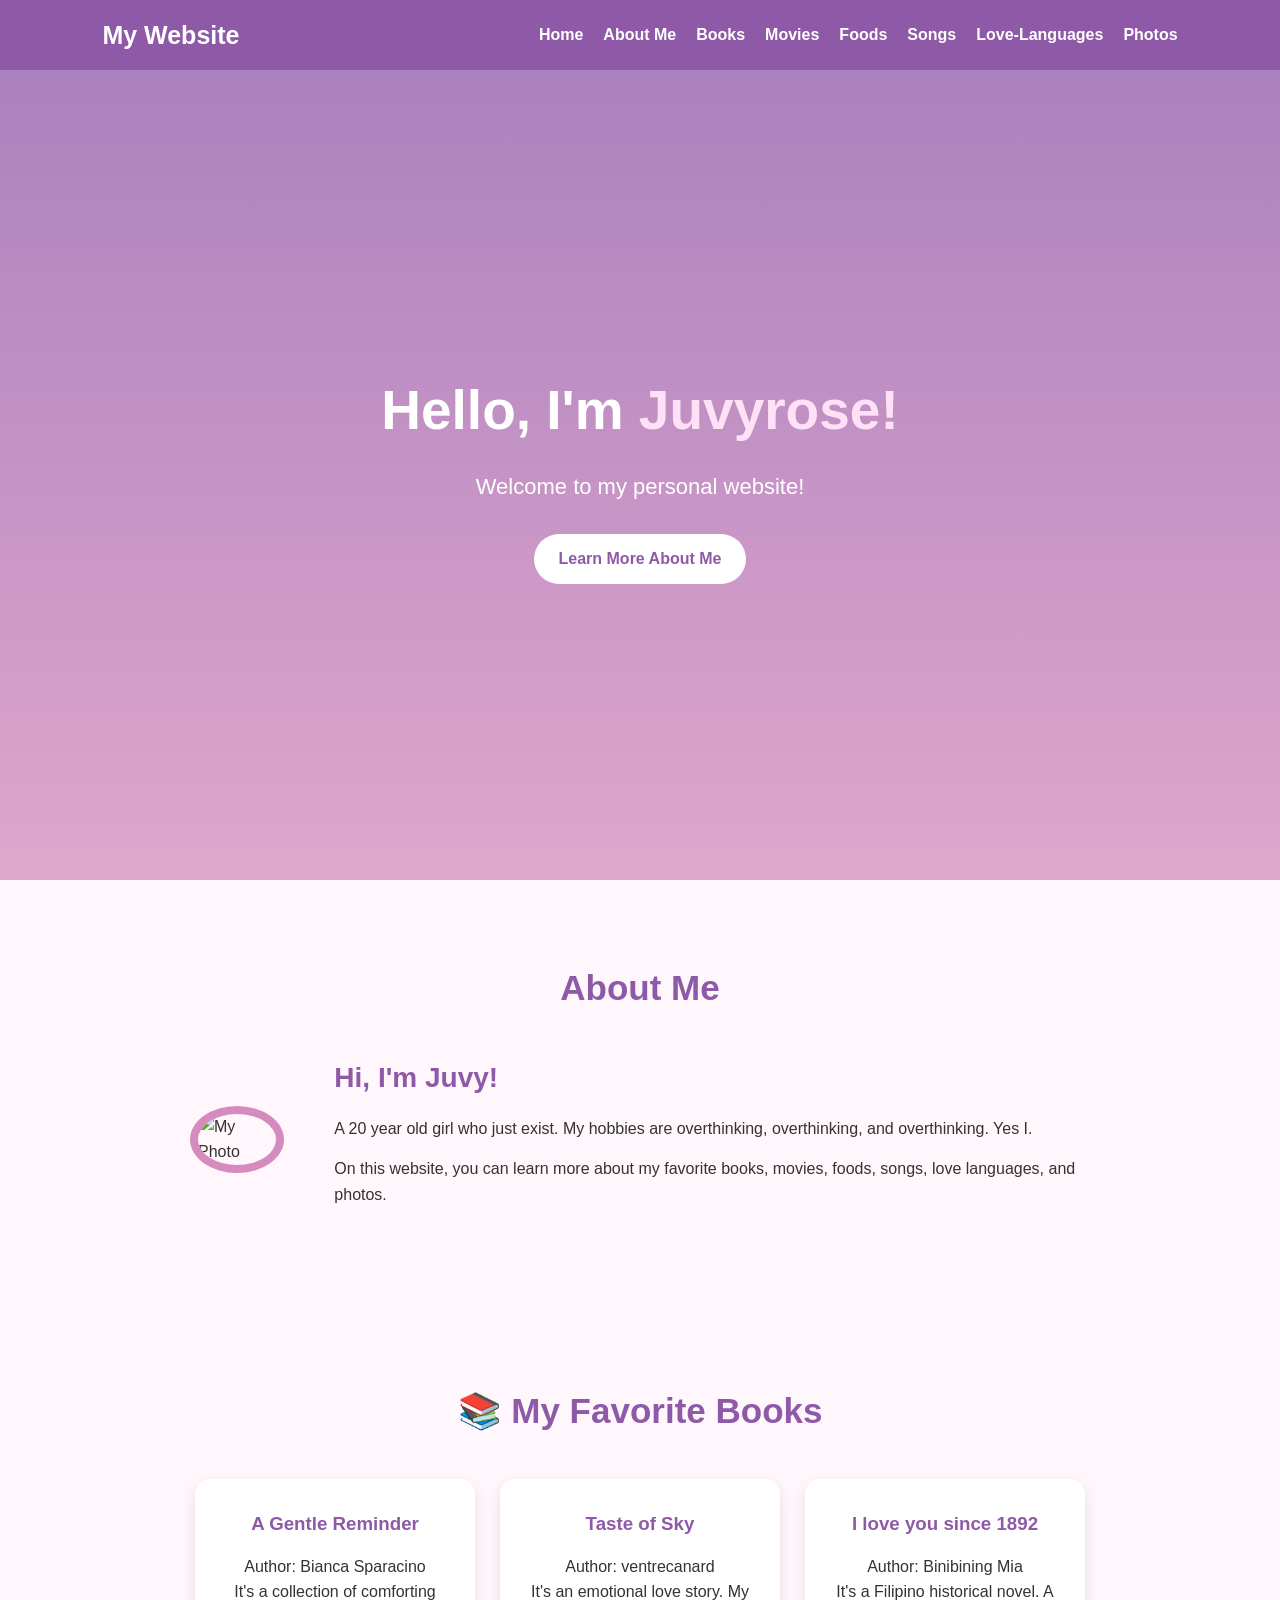
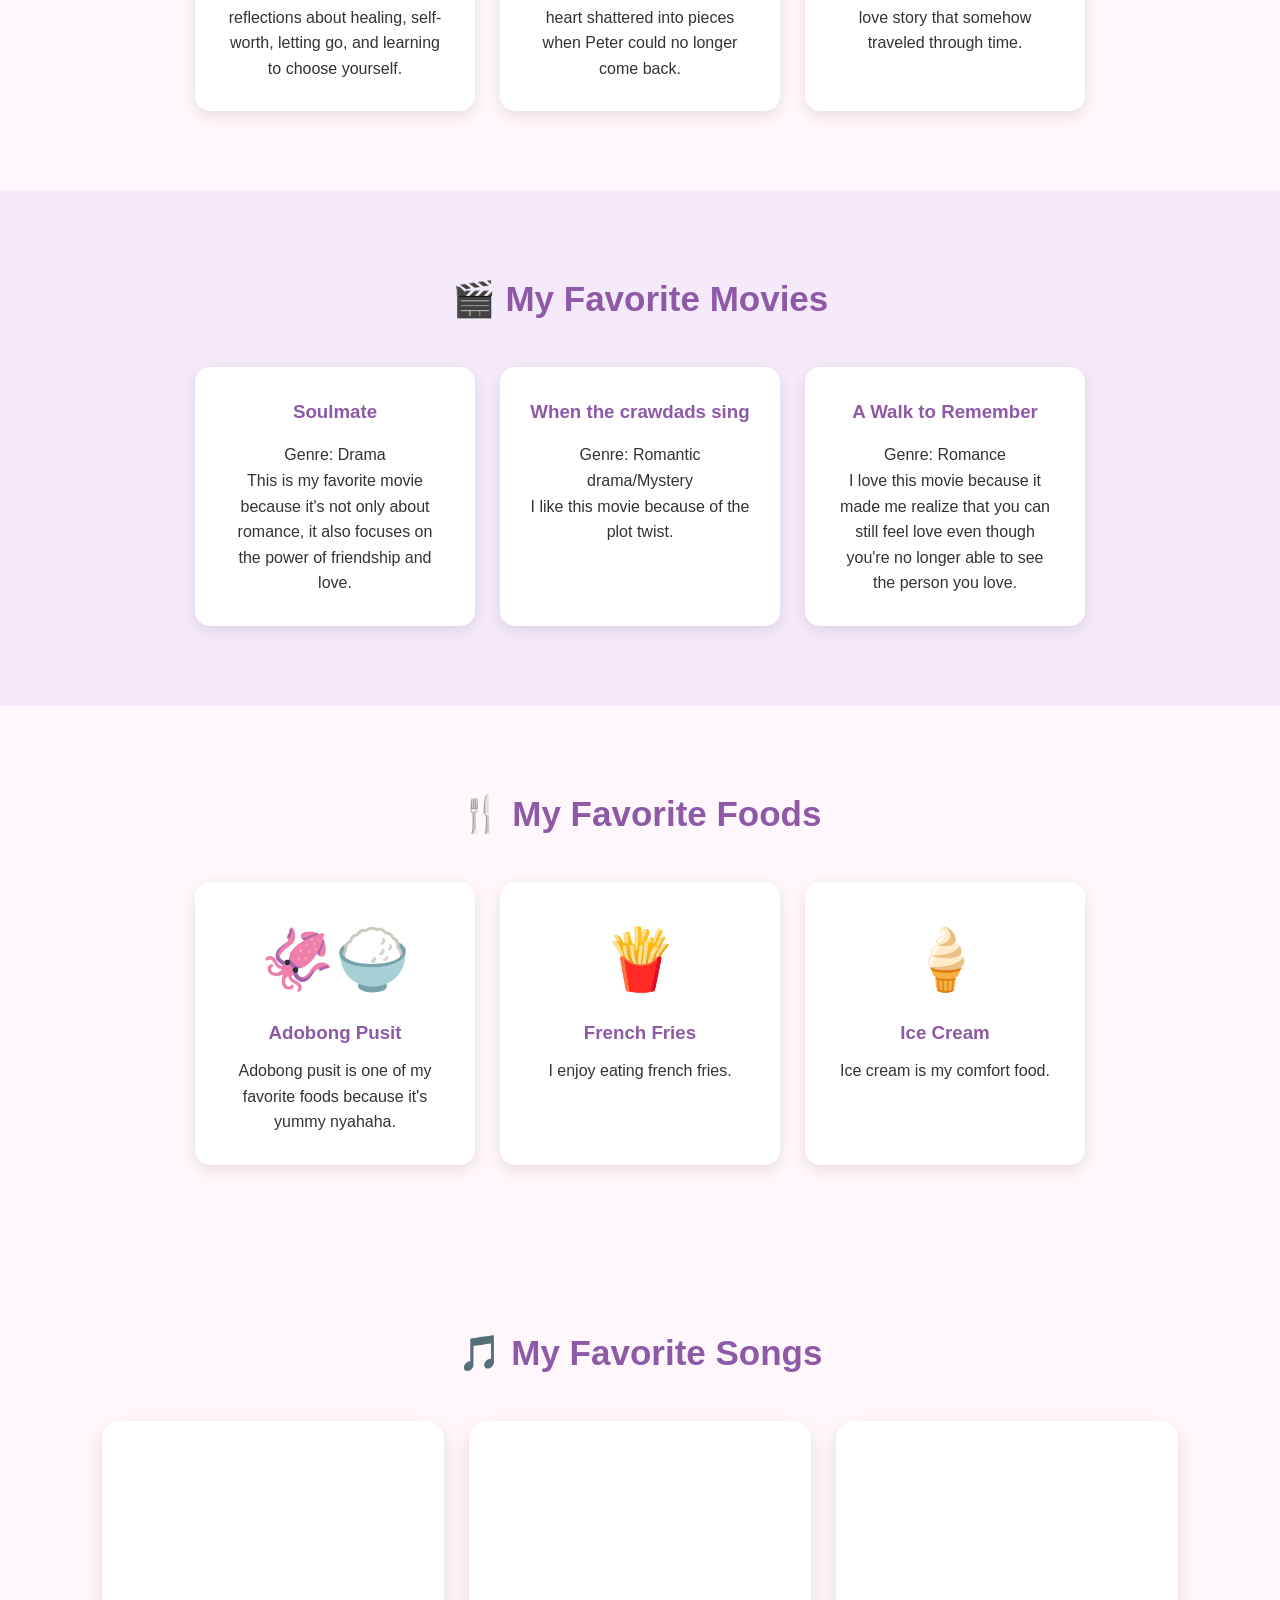
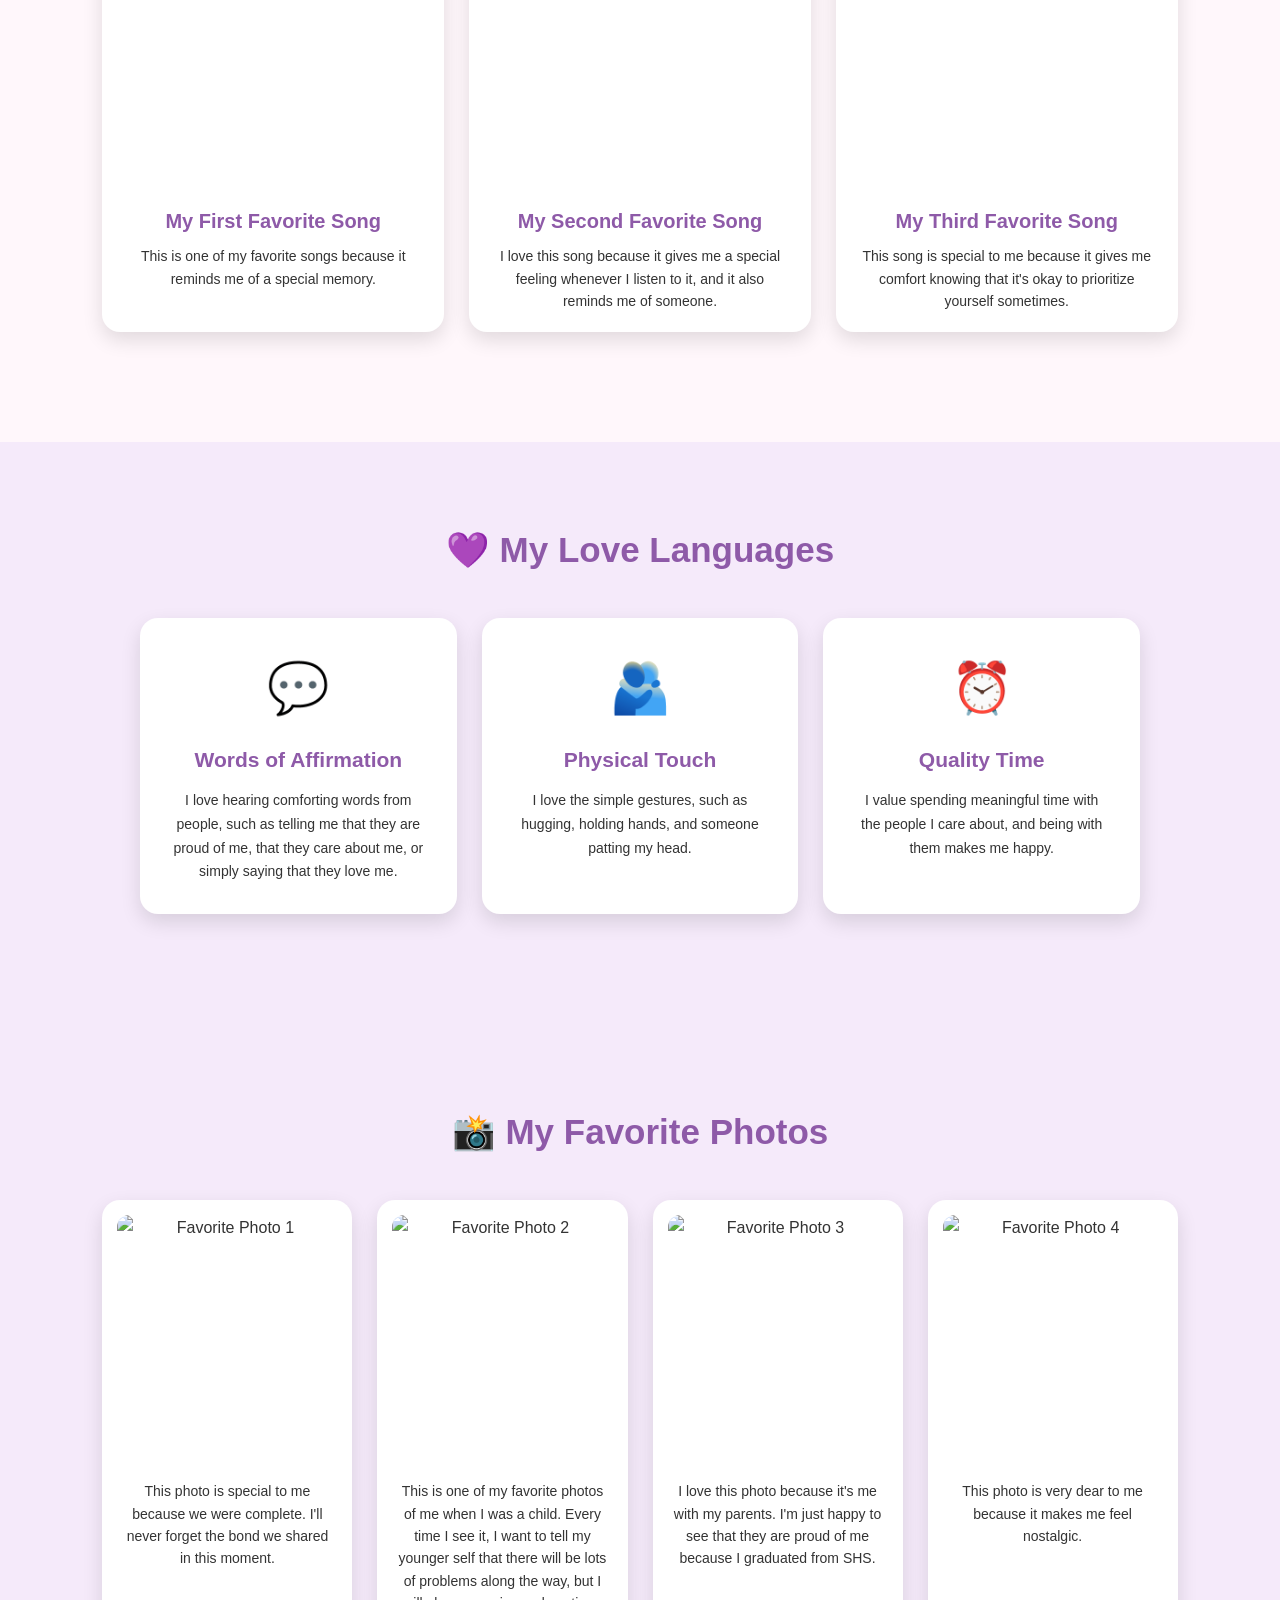
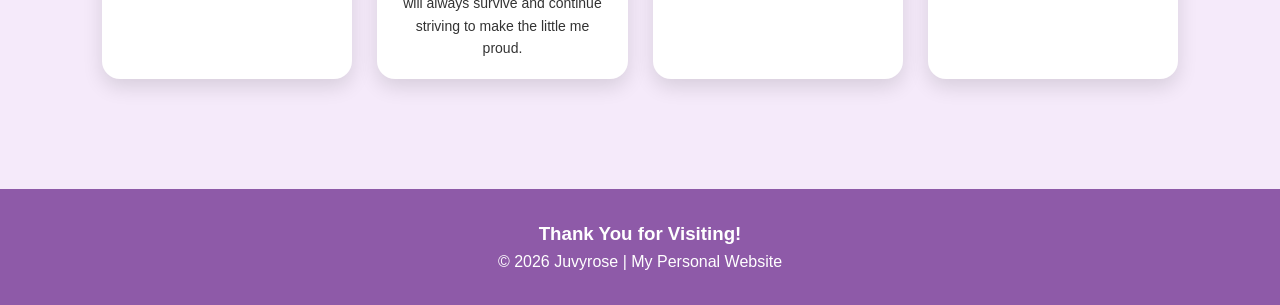
==== index.html @ 0eb16ca5 "Add files via upload" ====
<!DOCTYPE html>
<html lang="en">
<head>
    <meta charset="UTF-8">
    <meta name="viewport" content="width=device-width, initial-scale=1.0">
    <title>My Personal Website</title>
    <link rel="stylesheet" href="style.css">
</head>

<body>

    <!-- Navigation Bar -->
    <nav>
        <h2>My Website</h2>

        <ul>
            <li><a href="#home">Home</a></li>
            <li><a href="#about">About Me</a></li>
            <li><a href="#books">Books</a></li>
            <li><a href="#movies">Movies</a></li>
            <li><a href="#foods">Foods</a></li>
            <li><a href="#songs">Songs</a></li>
            <li><a href="#love-languages">Love-Languages</a></li>
            <li><a href="#photos">Photos</a></li>
        </ul>
    </nav>

    <!-- Home Section -->
    <section id="home" class="hero">
        <div>
            <h1>Hello, I'm <span>Juvyrose!</span></h1>
            <p>Welcome to my personal website!</p>
            <a href="#about" class="button">Learn More About Me</a>
        </div>
    </section>

    <!-- About Me -->
    <section id="about" class="section">
        <h2>About Me</h2>

        <div class="about-container">
            <div class="profile-picture">
                <img src="images/favorite-photo.jpeg" alt="My Photo">
            </div>

            <div class="about-text">
                <h3>Hi, I'm Juvy!</h3>

                <p>
                    A 20 year old girl who just exist. My hobbies are overthinking, 
                    overthinking, and overthinking. Yes I.
                </p>

                <p>
                    On this website, you can learn more about my
                    favorite books, movies, foods, songs, love languages, 
                    and photos.
                </p>
            </div>
        </div>
    </section>

    <!-- Favorite Books -->
    <section id="books" class="section">
        <h2>📚 My Favorite Books</h2>

        <div class="cards">

            <div class="card">
                <h3>A Gentle Reminder</h3>
                <p>Author: Bianca Sparacino</p>
                <p>
                    It's a collection of comforting reflections about healing, 
                    self-worth, letting go, and learning to choose yourself.
                </p>
            </div>

            <div class="card">
                <h3>Taste of Sky</h3>
                <p>Author: ventrecanard</p>
                <p>
                    It's an emotional love story. My heart shattered into pieces when 
                    Peter could no longer come back.
                </p>
            </div>

            <div class="card">
                <h3>I love you since 1892</h3>
                <p>Author: Binibining Mia</p>
                <p>
                    It's a Filipino historical novel.
                    A love story that somehow traveled through time.
                </p>
            </div>

        </div>
    </section>

    <!-- Favorite Movies -->
    <section id="movies" class="section movie-section">
        <h2>🎬 My Favorite Movies</h2>

        <div class="cards">

            <div class="card">
                <h3>Soulmate</h3>
                <p>Genre: Drama</p>
                <p>
                    This is my favorite movie because it's not only about romance,
                    it also focuses on the power of friendship and love.
                </p>
            </div>

            <div class="card">
                <h3>When the crawdads sing</h3>
                <p>Genre: Romantic drama/Mystery</p>
                <p>
                    I like this movie because of the plot twist.
                </p>
            </div>

            <div class="card">
                <h3>A Walk to Remember</h3>
                <p>Genre: Romance</p>
                <p>
                    I love this movie because it made me realize that you can still feel love even 
                    though you're no longer able to see the person you love.
                </p>
            </div>

        </div>
    </section>

    <!-- Favorite Foods -->
    <section id="foods" class="section">
        <h2>🍴 My Favorite Foods</h2>

        <div class="food-container">

            <div class="food-card">
                <div class="food-icon">🦑🍚</div>
                <h3>Adobong Pusit</h3>
                <p>
                    Adobong pusit is one of my favorite foods 
                    because it's yummy nyahaha.
                </p>
            </div>

            <div class="food-card">
                <div class="food-icon">🍟</div>
                <h3>French Fries</h3>
                <p>
                    I enjoy eating french fries.
                </p>
            </div>

            <div class="food-card">
                <div class="food-icon">🍦</div>
                <h3>Ice Cream</h3>
                <p>
                    Ice cream is my comfort food.
                </p>
            </div>

        </div>
    </section>

     <!-- Favorite Songs -->
<section id="songs" class="section audio-section">
    <h2>🎵 My Favorite Songs</h2>

    <div class="songs-container">

        <!-- Song 1 -->
        <div class="song-card">
            <iframe
                src="https://open.spotify.com/embed/track/1lORkxEMmsCZqhoxcmk3A3?utm_source=generator"
                width="100%"
                height="352"
                frameBorder="0"
                allowfullscreen=""
                allow="autoplay; clipboard-write; encrypted-media; fullscreen; picture-in-picture"
                loading="lazy">
            </iframe>

            <div class="song-info">
                <h3>My First Favorite Song</h3>
                <p>
                    This is one of my favorite songs because it
                    reminds me of a special memory.
                </p>
            </div>
        </div>


        <!-- Song 2 -->
        <div class="song-card">
            <iframe
                src="https://open.spotify.com/embed/track/3hEfpBHxgieRLz4t3kLNEg?utm_source=generator"
                width="100%"
                height="352"
                frameBorder="0"
                allowfullscreen=""
                allow="autoplay; clipboard-write; encrypted-media; fullscreen; picture-in-picture"
                loading="lazy">
            </iframe>

            <div class="song-info">
                <h3>My Second Favorite Song</h3>
                <p>
                    I love this song because it gives me
                    a special feeling whenever I listen to it, and
                    it also reminds me of someone.
                </p>
            </div>
        </div>


        <!-- Song 3 -->
        <div class="song-card">
            <iframe
                src="https://open.spotify.com/embed/track/2VjqZHM9qZaXRooxAwZfHm?utm_source=generator"
                width="100%"
                height="352"
                frameBorder="0"
                allowfullscreen=""
                allow="autoplay; clipboard-write; encrypted-media; fullscreen; picture-in-picture"
                loading="lazy">
            </iframe>

            <div class="song-info">
                <h3>My Third Favorite Song</h3>
                <p>
                    This song is special to me because
                    it gives me comfort knowing that it's okay
                    to prioritize yourself sometimes.
                </p>
            </div>
        </div>

    </div>
</section>

<!-- Love Languages -->
<section id="love-languages" class="section love-language-section">
    <h2>💜 My Love Languages</h2>

    <div class="love-language-container">

        <!-- Love Language 1 -->
        <div class="love-language-card">
            <div class="love-icon">💬</div>
            <h3>Words of Affirmation</h3>
            <p>
                I love hearing comforting words from people, such as telling me that they are 
                proud of me, that they care about me, or simply saying that they love me.
            </p>
        </div>

        <!-- Love Language 2 -->
        <div class="love-language-card">
            <div class="love-icon">🫂</div>
            <h3>Physical Touch</h3>
            <p>
                I love the simple gestures, such as hugging, holding hands,
                and someone patting my head.
            </p>
        </div>

        <!-- Love Language 3 -->
        <div class="love-language-card">
            <div class="love-icon">⏰</div>
            <h3>Quality Time</h3>
            <p>
                I value spending meaningful time with the people
                I care about, and being with them makes me happy.
            </p>
        </div>

    </div>
</section>

    <!-- Favorite Photos -->
<section id="photos" class="section photo-section">
    <h2>📸 My Favorite Photos</h2>

    <div class="photos-container">

        <!-- Photo 1 -->
        <div class="photo-card">
            <img src="images/family.jpg" alt="Favorite Photo 1">
            <p>
                This photo is special to me because we were complete.
                I'll never forget the bond we shared in this moment.
            </p>
        </div>

        <!-- Photo 2 -->
        <div class="photo-card">
            <img src="images/littleme.jpg" alt="Favorite Photo 2">
            <p>
                This is one of my favorite photos of me when I was a child. 
                Every time I see it, I want to tell my younger self that there 
                will be lots of problems along the way, but I will always survive
                and continue striving to make the little me proud.
            </p>
        </div>

        <!-- Photo 3 -->
        <div class="photo-card">
            <img src="images/parents.jpg" alt="Favorite Photo 3">
            <p>
                I love this photo because it's me with my parents. 
                I'm just happy to see that they are proud of me because I graduated from SHS.
            </p>
        </div>

        <!-- Photo 4 -->
        <div class="photo-card">
            <img src="images/love.jpg" alt="Favorite Photo 4">
            <p>
                This photo is very dear to me because it makes me feel nostalgic.
            </p>
        </div>

    </div>
</section>


    <!-- Footer -->
    <footer>
        <h3>Thank You for Visiting!</h3>
        <p>© 2026 Juvyrose | My Personal Website</p>
    </footer>

</body>
</html>
---- style.css ----
/* General Settings */
* {
    margin: 0;
    padding: 0;
    box-sizing: border-box;
    scroll-behavior: smooth;
}

body {
    font-family: Arial, sans-serif;
    background-color: #fff7fb;
    color: #333;
    line-height: 1.6;
}


/* Navigation Bar */
nav {
    background-color: #8e5aa8;
    color: white;
    padding: 15px 8%;
    display: flex;
    justify-content: space-between;
    align-items: center;
    position: sticky;
    top: 0;
    z-index: 1000;
}

nav h2 {
    font-size: 25px;
}

nav ul {
    list-style: none;
    display: flex;
    gap: 20px;
}

nav ul li a {
    color: white;
    text-decoration: none;
    font-weight: bold;
}

nav ul li a:hover {
    color: #ffd6f6;
}


/* Hero Section */
.hero {
    height: 90vh;
    display: flex;
    justify-content: center;
    align-items: center;
    text-align: center;

    background: linear-gradient(
        rgba(142, 90, 168, 0.75),
        rgba(213, 139, 190, 0.75)
    );

    color: white;
}

.hero h1 {
    font-size: 55px;
    margin-bottom: 15px;
}

.hero h1 span {
    color: #ffe1f7;
}

.hero p {
    font-size: 22px;
    margin-bottom: 30px;
}

.button {
    display: inline-block;
    background-color: white;
    color: #8e5aa8;
    padding: 12px 25px;
    border-radius: 25px;
    text-decoration: none;
    font-weight: bold;
}

.button:hover {
    background-color: #ffd6f6;
}


/* Sections */
.section {
    padding: 80px 8%;
    text-align: center;
}

.section h2 {
    font-size: 35px;
    color: #8e5aa8;
    margin-bottom: 40px;
}


/* About Section */
.about-container {
    max-width: 900px;
    margin: auto;
    display: flex;
    align-items: center;
    gap: 50px;
    text-align: left;
}

.profile-picture img {
    width: 250px;
    height: 250px;
    object-fit: cover;
    border-radius: 50%;
    border: 8px solid #d58bbe;
}

.about-text h3 {
    font-size: 28px;
    color: #8e5aa8;
    margin-bottom: 15px;
}

.about-text p {
    margin-bottom: 15px;
}


/* Cards */
.cards {
    display: flex;
    justify-content: center;
    gap: 25px;
    flex-wrap: wrap;
}

.card {
    background-color: white;
    width: 280px;
    padding: 30px;
    border-radius: 15px;
    box-shadow: 0 5px 15px rgba(0, 0, 0, 0.1);
    transition: 0.3s;
}

.card:hover {
    transform: translateY(-8px);
}

.card h3 {
    color: #8e5aa8;
    margin-bottom: 15px;
}


/* Movie Section */
.movie-section {
    background-color: #f5eafa;
}


/* Food */
.food-container {
    display: flex;
    justify-content: center;
    gap: 25px;
    flex-wrap: wrap;
}

.food-card {
    background-color: white;
    width: 280px;
    padding: 30px;
    border-radius: 15px;
    box-shadow: 0 5px 15px rgba(0, 0, 0, 0.1);
    transition: 0.3s;
}

.food-card:hover {
    transform: scale(1.05);
}

.food-icon {
    font-size: 60px;
    margin-bottom: 10px;
}

.food-card h3 {
    color: #8e5aa8;
    margin-bottom: 10px;
}


/* Favorite Songs */
.audio-section {
    background-color: #fff7fb;
}

.songs-container {
    display: grid;
    grid-template-columns: repeat(3, 1fr);
    gap: 25px;
    max-width: 1200px;
    margin: 30px auto;
}

.song-card {
    background-color: white;
    border-radius: 18px;
    padding: 15px;
    box-shadow: 0 8px 20px rgba(0, 0, 0, 0.12);
    transition: transform 0.3s ease, box-shadow 0.3s ease;
    overflow: hidden;
}

.song-card:hover {
    transform: translateY(-8px);
    box-shadow: 0 12px 25px rgba(0, 0, 0, 0.18);
}

.song-card iframe {
    width: 100%;
    height: 352px;
    border: none;
    border-radius: 12px;
}

.song-info {
    padding: 10px 8px 5px;
}

.song-info h3 {
    color: #8e5aa8;
    margin-bottom: 8px;
    font-size: 20px;
}

.song-info p {
    font-size: 14px;
    line-height: 1.6;
}

/* Love Languages */
.love-language-section {
    background-color: #f5eafa;
}

.love-language-container {
    display: grid;
    grid-template-columns: repeat(3, 1fr);
    gap: 25px;
    max-width: 1000px;
    margin: 30px auto;
}

.love-language-card {
    background-color: white;
    padding: 30px;
    border-radius: 18px;
    box-shadow: 0 8px 20px rgba(0, 0, 0, 0.12);
    transition: transform 0.3s ease, box-shadow 0.3s ease;
}

.love-language-card:hover {
    transform: translateY(-8px);
    box-shadow: 0 12px 25px rgba(0, 0, 0, 0.18);
}

.love-icon {
    font-size: 50px;
    margin-bottom: 15px;
}

.love-language-card h3 {
    color: #8e5aa8;
    font-size: 21px;
    margin-bottom: 12px;
}

.love-language-card p {
    font-size: 14px;
    line-height: 1.7;
}


/* Love Language - Tablet */
@media (max-width: 900px) {
    .love-language-container {
        grid-template-columns: repeat(2, 1fr);
    }
}


/* Love Language - Phone */
@media (max-width: 600px) {
    .love-language-container {
        grid-template-columns: 1fr;
    }
}

/* Favorite Photos */
.photo-section {
    background-color: #f5eafa;
}

.photos-container {
    display: grid;
    grid-template-columns: repeat(4, 1fr);
    gap: 25px;
    max-width: 1200px;
    margin: 30px auto;
}

.photo-card {
    background-color: white;
    padding: 15px;
    border-radius: 18px;
    box-shadow: 0 8px 20px rgba(0, 0, 0, 0.12);
    transition: transform 0.3s ease, box-shadow 0.3s ease;
    overflow: hidden;
}

.photo-card:hover {
    transform: translateY(-8px);
    box-shadow: 0 12px 25px rgba(0, 0, 0, 0.18);
}

.photo-card img {
    width: 100%;
    height: 250px;
    object-fit: cover;
    border-radius: 12px;
    display: block;
    margin-bottom: 15px;
}

.photo-card p {
    font-size: 14px;
    line-height: 1.6;
    padding: 0 5px 5px;
}

/* Tablet */
@media (max-width: 900px) {
    .photos-container {
        grid-template-columns: repeat(2, 1fr);
    }
}

/* Mobile */
@media (max-width: 600px) {
    .photos-container {
        grid-template-columns: 1fr;
    }

    .photo-card img {
        height: 300px;
    }
}

/* Footer */
footer {
    background-color: #8e5aa8;
    color: white;
    text-align: center;
    padding: 30px;
}


/* Tablet */
@media (max-width: 900px) {
    .songs-container {
        grid-template-columns: repeat(2, 1fr);
    }
}


/* Mobile Design */
@media (max-width: 768px) {

    nav {
        flex-direction: column;
        gap: 10px;
    }

    nav ul {
        flex-wrap: wrap;
        justify-content: center;
    }

    .hero h1 {
        font-size: 40px;
    }

    .about-container {
        flex-direction: column;
        text-align: center;
    }

    .section {
        padding: 60px 5%;
    }
}


/* Small Phone */
@media (max-width: 600px) {
    .songs-container {
        grid-template-columns: 1fr;
    }
}
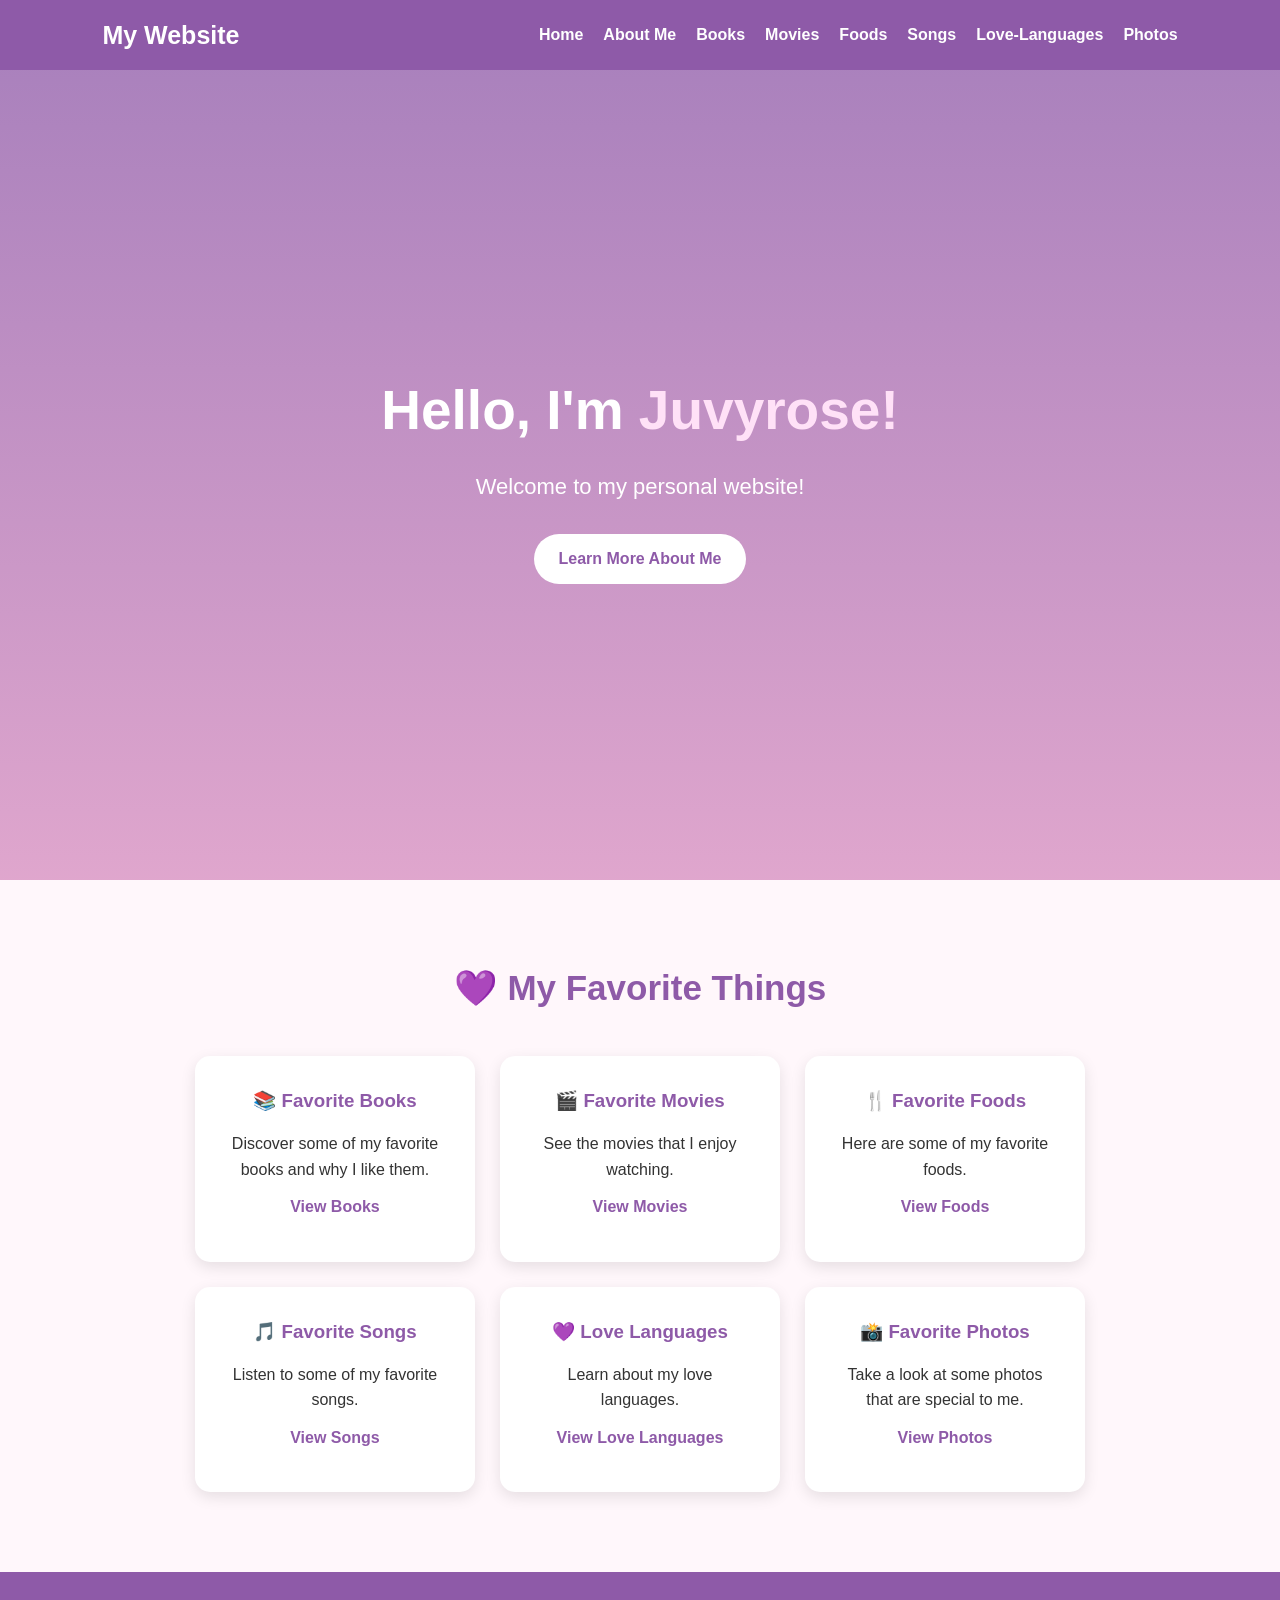
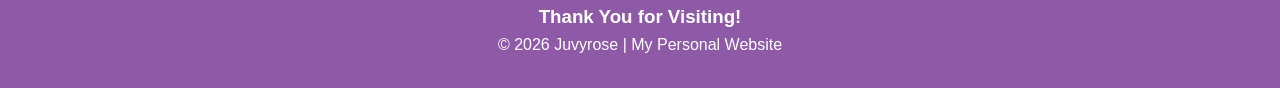
==== commit be38b731: "Refactor index.html for better navigation Updated the index.html file to improve navigation and stru" ====
--- a/index.html
+++ b/index.html
@@ -14,318 +14,75 @@
         <h2>My Website</h2>
 
         <ul>
-            <li><a href="#home">Home</a></li>
-            <li><a href="#about">About Me</a></li>
-            <li><a href="#books">Books</a></li>
-            <li><a href="#movies">Movies</a></li>
-            <li><a href="#foods">Foods</a></li>
-            <li><a href="#songs">Songs</a></li>
-            <li><a href="#love-languages">Love-Languages</a></li>
-            <li><a href="#photos">Photos</a></li>
+            <li><a href="index.html">Home</a></li>
+            <li><a href="about.html">About Me</a></li>
+            <li><a href="books.html">Books</a></li>
+            <li><a href="movies.html">Movies</a></li>
+            <li><a href="foods.html">Foods</a></li>
+            <li><a href="songs.html">Songs</a></li>
+            <li><a href="love-languages.html">Love-Languages</a></li>
+            <li><a href="photos.html">Photos</a></li>
         </ul>
     </nav>
 
-    <!-- Home Section -->
+    <!-- Home -->
     <section id="home" class="hero">
         <div>
             <h1>Hello, I'm <span>Juvyrose!</span></h1>
             <p>Welcome to my personal website!</p>
-            <a href="#about" class="button">Learn More About Me</a>
+
+            <a href="about.html" class="button">
+                Learn More About Me
+            </a>
         </div>
     </section>
 
-    <!-- About Me -->
-    <section id="about" class="section">
-        <h2>About Me</h2>
-
-        <div class="about-container">
-            <div class="profile-picture">
-                <img src="images/favorite-photo.jpeg" alt="My Photo">
-            </div>
-
-            <div class="about-text">
-                <h3>Hi, I'm Juvy!</h3>
-
-                <p>
-                    A 20 year old girl who just exist. My hobbies are overthinking, 
-                    overthinking, and overthinking. Yes I.
-                </p>
-
-                <p>
-                    On this website, you can learn more about my
-                    favorite books, movies, foods, songs, love languages, 
-                    and photos.
-                </p>
-            </div>
-        </div>
-    </section>
-
-    <!-- Favorite Books -->
-    <section id="books" class="section">
-        <h2>📚 My Favorite Books</h2>
+    <!-- My Favorites -->
+    <section class="section">
+        <h2>💜 My Favorite Things</h2>
 
         <div class="cards">
 
             <div class="card">
-                <h3>A Gentle Reminder</h3>
-                <p>Author: Bianca Sparacino</p>
-                <p>
-                    It's a collection of comforting reflections about healing, 
-                    self-worth, letting go, and learning to choose yourself.
-                </p>
+                <h3>📚 Favorite Books</h3>
+                <p>Discover some of my favorite books and why I like them.</p>
+                <a href="books.html" class="button">View Books</a>
             </div>
 
             <div class="card">
-                <h3>Taste of Sky</h3>
-                <p>Author: ventrecanard</p>
-                <p>
-                    It's an emotional love story. My heart shattered into pieces when 
-                    Peter could no longer come back.
-                </p>
+                <h3>🎬 Favorite Movies</h3>
+                <p>See the movies that I enjoy watching.</p>
+                <a href="movies.html" class="button">View Movies</a>
             </div>
 
             <div class="card">
-                <h3>I love you since 1892</h3>
-                <p>Author: Binibining Mia</p>
-                <p>
-                    It's a Filipino historical novel.
-                    A love story that somehow traveled through time.
-                </p>
+                <h3>🍴 Favorite Foods</h3>
+                <p>Here are some of my favorite foods.</p>
+                <a href="foods.html" class="button">View Foods</a>
+            </div>
+
+            <div class="card">
+                <h3>🎵 Favorite Songs</h3>
+                <p>Listen to some of my favorite songs.</p>
+                <a href="songs.html" class="button">View Songs</a>
+            </div>
+
+            <div class="card">
+                <h3>💜 Love Languages</h3>
+                <p>Learn about my love languages.</p>
+                <a href="love-languages.html" class="button">
+                    View Love Languages
+                </a>
+            </div>
+
+            <div class="card">
+                <h3>📸 Favorite Photos</h3>
+                <p>Take a look at some photos that are special to me.</p>
+                <a href="photos.html" class="button">View Photos</a>
             </div>
 
         </div>
     </section>
-
-    <!-- Favorite Movies -->
-    <section id="movies" class="section movie-section">
-        <h2>🎬 My Favorite Movies</h2>
-
-        <div class="cards">
-
-            <div class="card">
-                <h3>Soulmate</h3>
-                <p>Genre: Drama</p>
-                <p>
-                    This is my favorite movie because it's not only about romance,
-                    it also focuses on the power of friendship and love.
-                </p>
-            </div>
-
-            <div class="card">
-                <h3>When the crawdads sing</h3>
-                <p>Genre: Romantic drama/Mystery</p>
-                <p>
-                    I like this movie because of the plot twist.
-                </p>
-            </div>
-
-            <div class="card">
-                <h3>A Walk to Remember</h3>
-                <p>Genre: Romance</p>
-                <p>
-                    I love this movie because it made me realize that you can still feel love even 
-                    though you're no longer able to see the person you love.
-                </p>
-            </div>
-
-        </div>
-    </section>
-
-    <!-- Favorite Foods -->
-    <section id="foods" class="section">
-        <h2>🍴 My Favorite Foods</h2>
-
-        <div class="food-container">
-
-            <div class="food-card">
-                <div class="food-icon">🦑🍚</div>
-                <h3>Adobong Pusit</h3>
-                <p>
-                    Adobong pusit is one of my favorite foods 
-                    because it's yummy nyahaha.
-                </p>
-            </div>
-
-            <div class="food-card">
-                <div class="food-icon">🍟</div>
-                <h3>French Fries</h3>
-                <p>
-                    I enjoy eating french fries.
-                </p>
-            </div>
-
-            <div class="food-card">
-                <div class="food-icon">🍦</div>
-                <h3>Ice Cream</h3>
-                <p>
-                    Ice cream is my comfort food.
-                </p>
-            </div>
-
-        </div>
-    </section>
-
-     <!-- Favorite Songs -->
-<section id="songs" class="section audio-section">
-    <h2>🎵 My Favorite Songs</h2>
-
-    <div class="songs-container">
-
-        <!-- Song 1 -->
-        <div class="song-card">
-            <iframe
-                src="https://open.spotify.com/embed/track/1lORkxEMmsCZqhoxcmk3A3?utm_source=generator"
-                width="100%"
-                height="352"
-                frameBorder="0"
-                allowfullscreen=""
-                allow="autoplay; clipboard-write; encrypted-media; fullscreen; picture-in-picture"
-                loading="lazy">
-            </iframe>
-
-            <div class="song-info">
-                <h3>My First Favorite Song</h3>
-                <p>
-                    This is one of my favorite songs because it
-                    reminds me of a special memory.
-                </p>
-            </div>
-        </div>
-
-
-        <!-- Song 2 -->
-        <div class="song-card">
-            <iframe
-                src="https://open.spotify.com/embed/track/3hEfpBHxgieRLz4t3kLNEg?utm_source=generator"
-                width="100%"
-                height="352"
-                frameBorder="0"
-                allowfullscreen=""
-                allow="autoplay; clipboard-write; encrypted-media; fullscreen; picture-in-picture"
-                loading="lazy">
-            </iframe>
-
-            <div class="song-info">
-                <h3>My Second Favorite Song</h3>
-                <p>
-                    I love this song because it gives me
-                    a special feeling whenever I listen to it, and
-                    it also reminds me of someone.
-                </p>
-            </div>
-        </div>
-
-
-        <!-- Song 3 -->
-        <div class="song-card">
-            <iframe
-                src="https://open.spotify.com/embed/track/2VjqZHM9qZaXRooxAwZfHm?utm_source=generator"
-                width="100%"
-                height="352"
-                frameBorder="0"
-                allowfullscreen=""
-                allow="autoplay; clipboard-write; encrypted-media; fullscreen; picture-in-picture"
-                loading="lazy">
-            </iframe>
-
-            <div class="song-info">
-                <h3>My Third Favorite Song</h3>
-                <p>
-                    This song is special to me because
-                    it gives me comfort knowing that it's okay
-                    to prioritize yourself sometimes.
-                </p>
-            </div>
-        </div>
-
-    </div>
-</section>
-
-<!-- Love Languages -->
-<section id="love-languages" class="section love-language-section">
-    <h2>💜 My Love Languages</h2>
-
-    <div class="love-language-container">
-
-        <!-- Love Language 1 -->
-        <div class="love-language-card">
-            <div class="love-icon">💬</div>
-            <h3>Words of Affirmation</h3>
-            <p>
-                I love hearing comforting words from people, such as telling me that they are 
-                proud of me, that they care about me, or simply saying that they love me.
-            </p>
-        </div>
-
-        <!-- Love Language 2 -->
-        <div class="love-language-card">
-            <div class="love-icon">🫂</div>
-            <h3>Physical Touch</h3>
-            <p>
-                I love the simple gestures, such as hugging, holding hands,
-                and someone patting my head.
-            </p>
-        </div>
-
-        <!-- Love Language 3 -->
-        <div class="love-language-card">
-            <div class="love-icon">⏰</div>
-            <h3>Quality Time</h3>
-            <p>
-                I value spending meaningful time with the people
-                I care about, and being with them makes me happy.
-            </p>
-        </div>
-
-    </div>
-</section>
-
-    <!-- Favorite Photos -->
-<section id="photos" class="section photo-section">
-    <h2>📸 My Favorite Photos</h2>
-
-    <div class="photos-container">
-
-        <!-- Photo 1 -->
-        <div class="photo-card">
-            <img src="images/family.jpg" alt="Favorite Photo 1">
-            <p>
-                This photo is special to me because we were complete.
-                I'll never forget the bond we shared in this moment.
-            </p>
-        </div>
-
-        <!-- Photo 2 -->
-        <div class="photo-card">
-            <img src="images/littleme.jpg" alt="Favorite Photo 2">
-            <p>
-                This is one of my favorite photos of me when I was a child. 
-                Every time I see it, I want to tell my younger self that there 
-                will be lots of problems along the way, but I will always survive
-                and continue striving to make the little me proud.
-            </p>
-        </div>
-
-        <!-- Photo 3 -->
-        <div class="photo-card">
-            <img src="images/parents.jpg" alt="Favorite Photo 3">
-            <p>
-                I love this photo because it's me with my parents. 
-                I'm just happy to see that they are proud of me because I graduated from SHS.
-            </p>
-        </div>
-
-        <!-- Photo 4 -->
-        <div class="photo-card">
-            <img src="images/love.jpg" alt="Favorite Photo 4">
-            <p>
-                This photo is very dear to me because it makes me feel nostalgic.
-            </p>
-        </div>
-
-    </div>
-</section>
-
 
     <!-- Footer -->
     <footer>
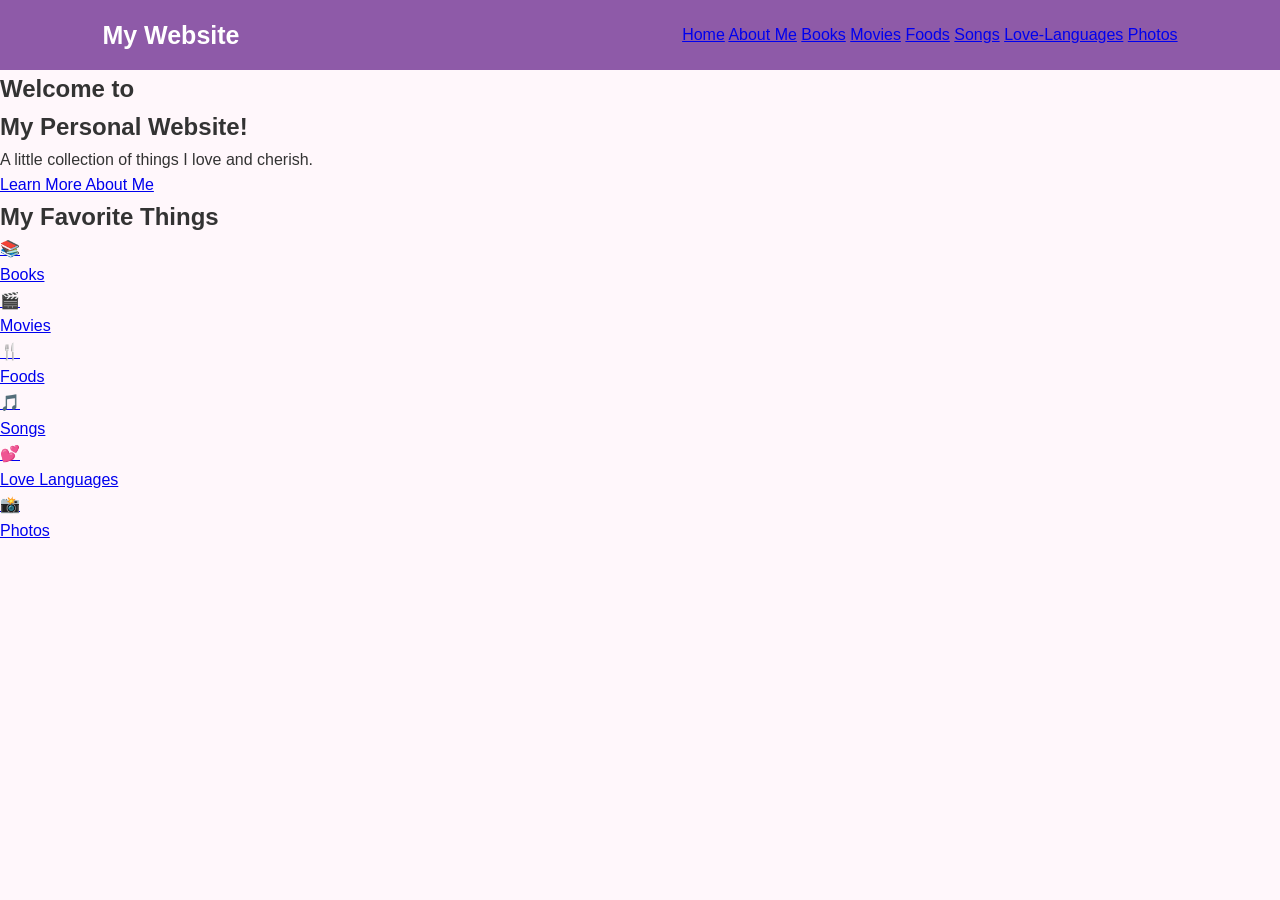
==== commit 09547fa5: "Refactor index.html for improved layout and styling Updated the structure and styling of the navigat" ====
--- a/index.html
+++ b/index.html
@@ -1,94 +1,96 @@
 <!DOCTYPE html>
 <html lang="en">
+
 <head>
     <meta charset="UTF-8">
     <meta name="viewport" content="width=device-width, initial-scale=1.0">
+
     <title>My Personal Website</title>
+
     <link rel="stylesheet" href="style.css">
 </head>
 
 <body>
 
-    <!-- Navigation Bar -->
     <nav>
         <h2>My Website</h2>
 
-        <ul>
-            <li><a href="index.html">Home</a></li>
-            <li><a href="about.html">About Me</a></li>
-            <li><a href="books.html">Books</a></li>
-            <li><a href="movies.html">Movies</a></li>
-            <li><a href="foods.html">Foods</a></li>
-            <li><a href="songs.html">Songs</a></li>
-            <li><a href="love-languages.html">Love-Languages</a></li>
-            <li><a href="photos.html">Photos</a></li>
-        </ul>
+        <div class="nav-links">
+            <a href="index.html">Home</a>
+            <a href="about.html">About Me</a>
+            <a href="books.html">Books</a>
+            <a href="movies.html">Movies</a>
+            <a href="foods.html">Foods</a>
+            <a href="songs.html">Songs</a>
+            <a href="love-languages.html">Love-Languages</a>
+            <a href="photos.html">Photos</a>
+        </div>
     </nav>
 
-    <!-- Home -->
-    <section id="home" class="hero">
-        <div>
-            <h1>Hello, I'm <span>Juvyrose!</span></h1>
-            <p>Welcome to my personal website!</p>
 
-            <a href="about.html" class="button">
+    <!-- HOME -->
+
+    <section id="home" class="home">
+
+        <div class="welcome">
+
+            <h1>
+                Welcome to<br>
+                My Personal Website!
+            </h1>
+
+            <p>
+                A little collection of things I love and cherish.
+            </p>
+
+            <a href="about.html" class="learn-btn">
                 Learn More About Me
             </a>
+
         </div>
-    </section>
 
-    <!-- My Favorites -->
-    <section class="section">
-        <h2>💜 My Favorite Things</h2>
 
-        <div class="cards">
+        <div class="favorites">
 
-            <div class="card">
-                <h3>📚 Favorite Books</h3>
-                <p>Discover some of my favorite books and why I like them.</p>
-                <a href="books.html" class="button">View Books</a>
-            </div>
+            <h2>My Favorite Things</h2>
 
-            <div class="card">
-                <h3>🎬 Favorite Movies</h3>
-                <p>See the movies that I enjoy watching.</p>
-                <a href="movies.html" class="button">View Movies</a>
-            </div>
+            <div class="favorite-container">
 
-            <div class="card">
-                <h3>🍴 Favorite Foods</h3>
-                <p>Here are some of my favorite foods.</p>
-                <a href="foods.html" class="button">View Foods</a>
-            </div>
+                <a href="books.html" class="favorite-card">
+                    <div class="icon">📚</div>
+                    <span>Books</span>
+                </a>
 
-            <div class="card">
-                <h3>🎵 Favorite Songs</h3>
-                <p>Listen to some of my favorite songs.</p>
-                <a href="songs.html" class="button">View Songs</a>
-            </div>
+                <a href="movies.html" class="favorite-card">
+                    <div class="icon">🎬</div>
+                    <span>Movies</span>
+                </a>
 
-            <div class="card">
-                <h3>💜 Love Languages</h3>
-                <p>Learn about my love languages.</p>
-                <a href="love-languages.html" class="button">
-                    View Love Languages
+                <a href="foods.html" class="favorite-card">
+                    <div class="icon">🍴</div>
+                    <span>Foods</span>
                 </a>
-            </div>
 
-            <div class="card">
-                <h3>📸 Favorite Photos</h3>
-                <p>Take a look at some photos that are special to me.</p>
-                <a href="photos.html" class="button">View Photos</a>
+                <a href="songs.html" class="favorite-card">
+                    <div class="icon">🎵</div>
+                    <span>Songs</span>
+                </a>
+
+                <a href="love-languages.html" class="favorite-card">
+                    <div class="icon">💕</div>
+                    <span>Love Languages</span>
+                </a>
+
+                <a href="photos.html" class="favorite-card">
+                    <div class="icon">📸</div>
+                    <span>Photos</span>
+                </a>
+
             </div>
 
         </div>
+
     </section>
-
-    <!-- Footer -->
-    <footer>
-        <h3>Thank You for Visiting!</h3>
-        <p>© 2026 Juvyrose | My Personal Website</p>
-    </footer>
 
 </body>
 </html>
